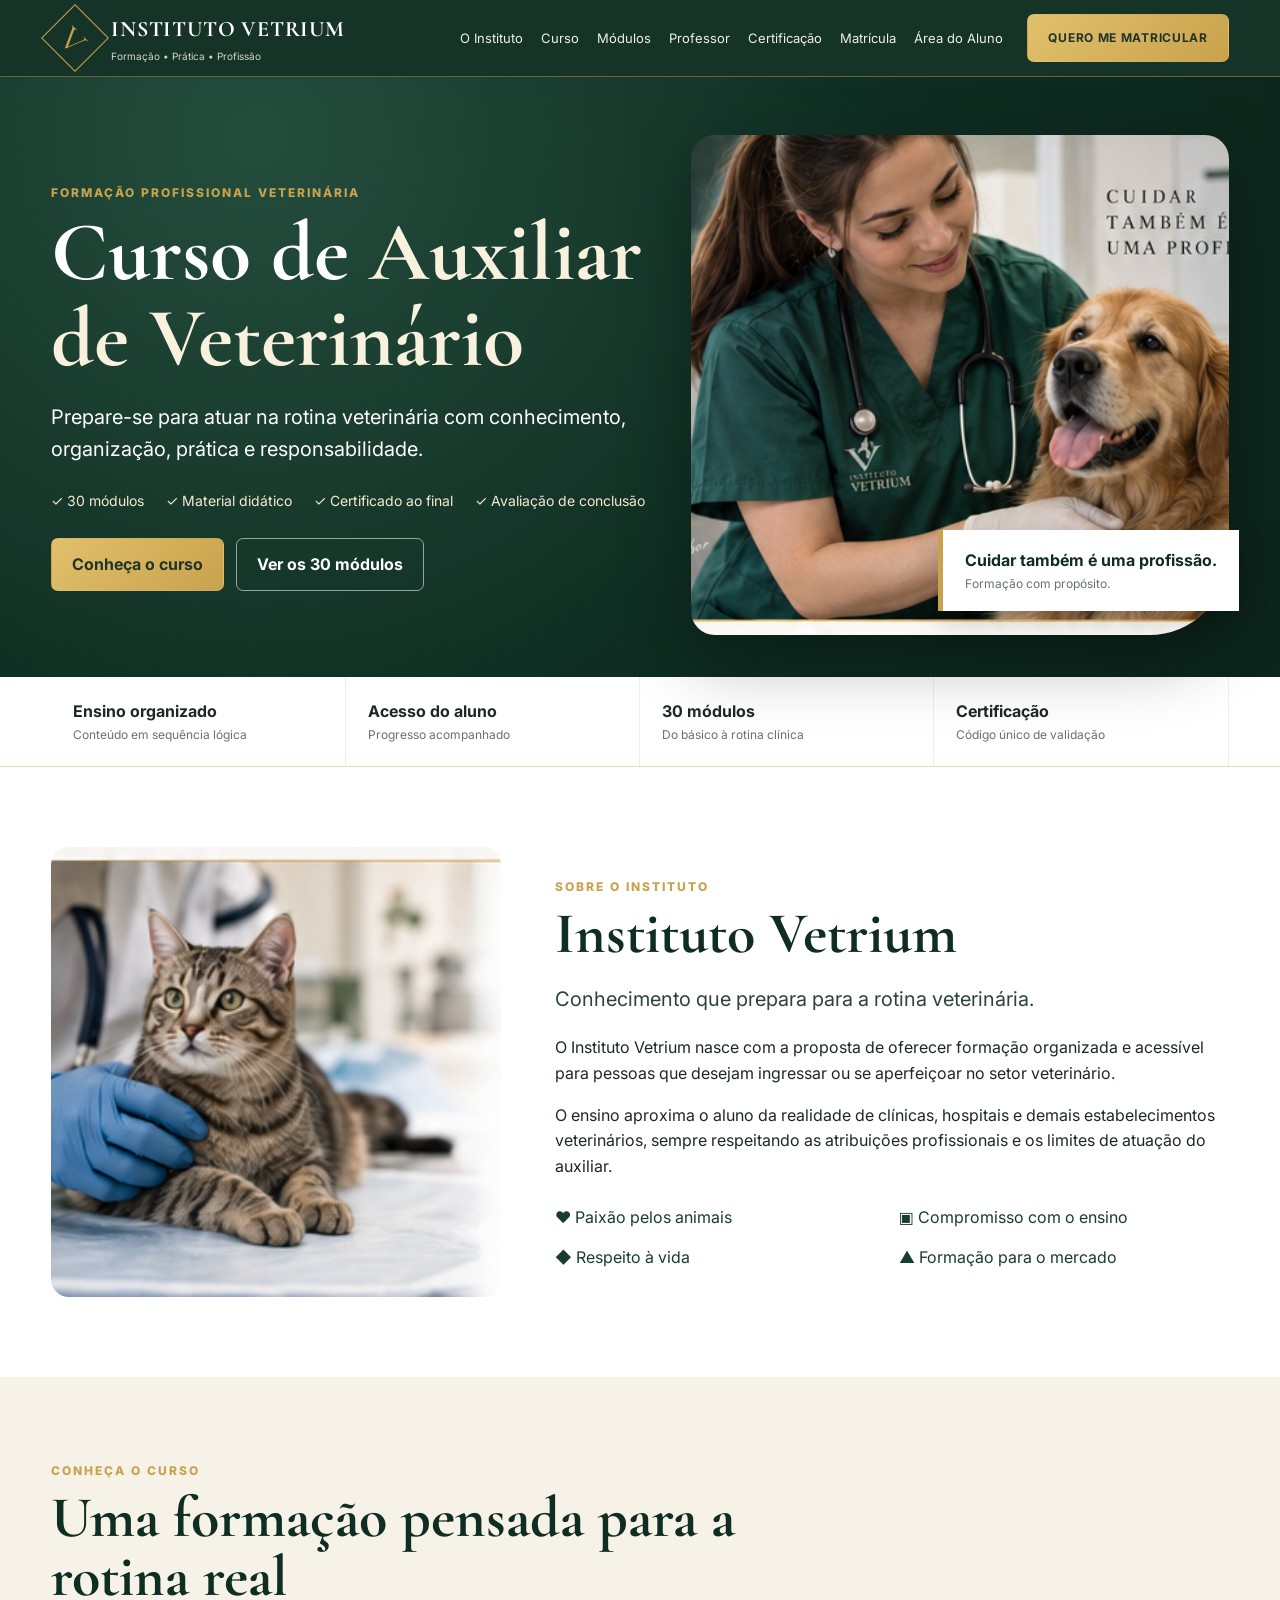
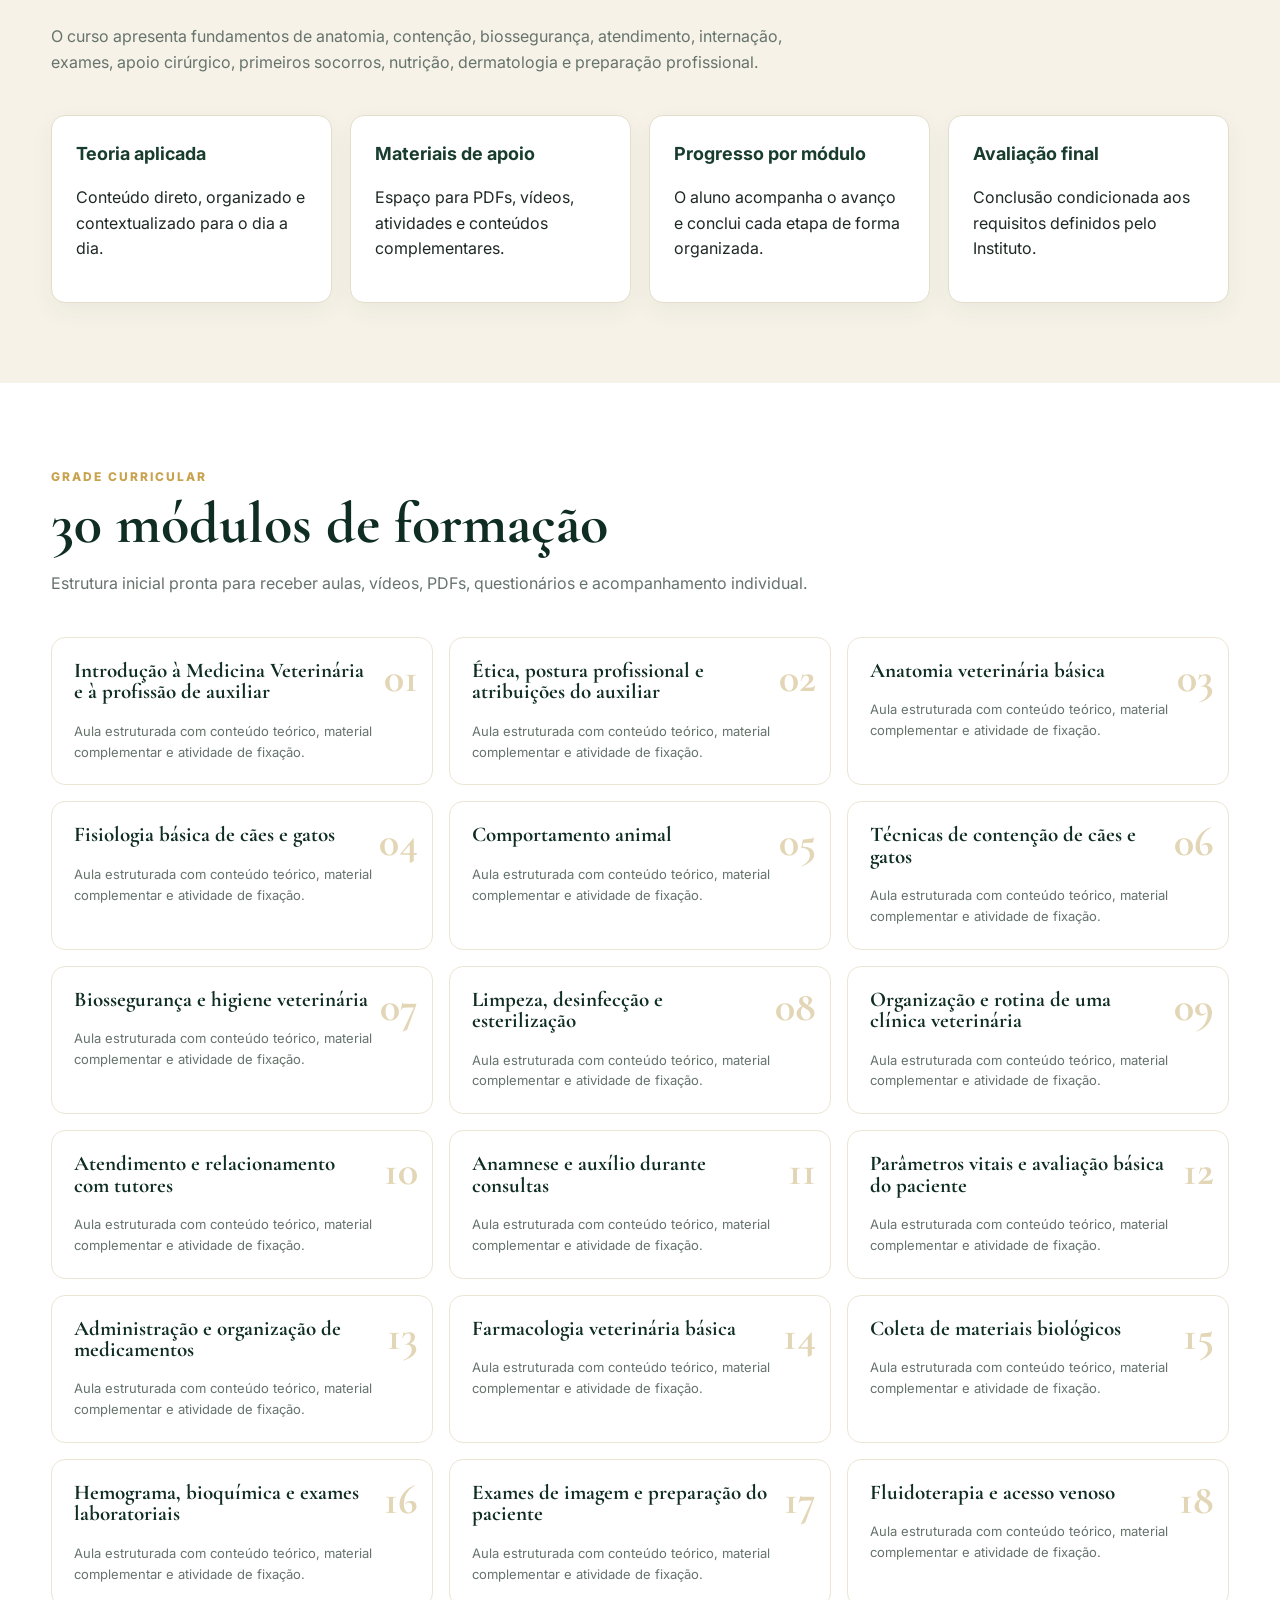
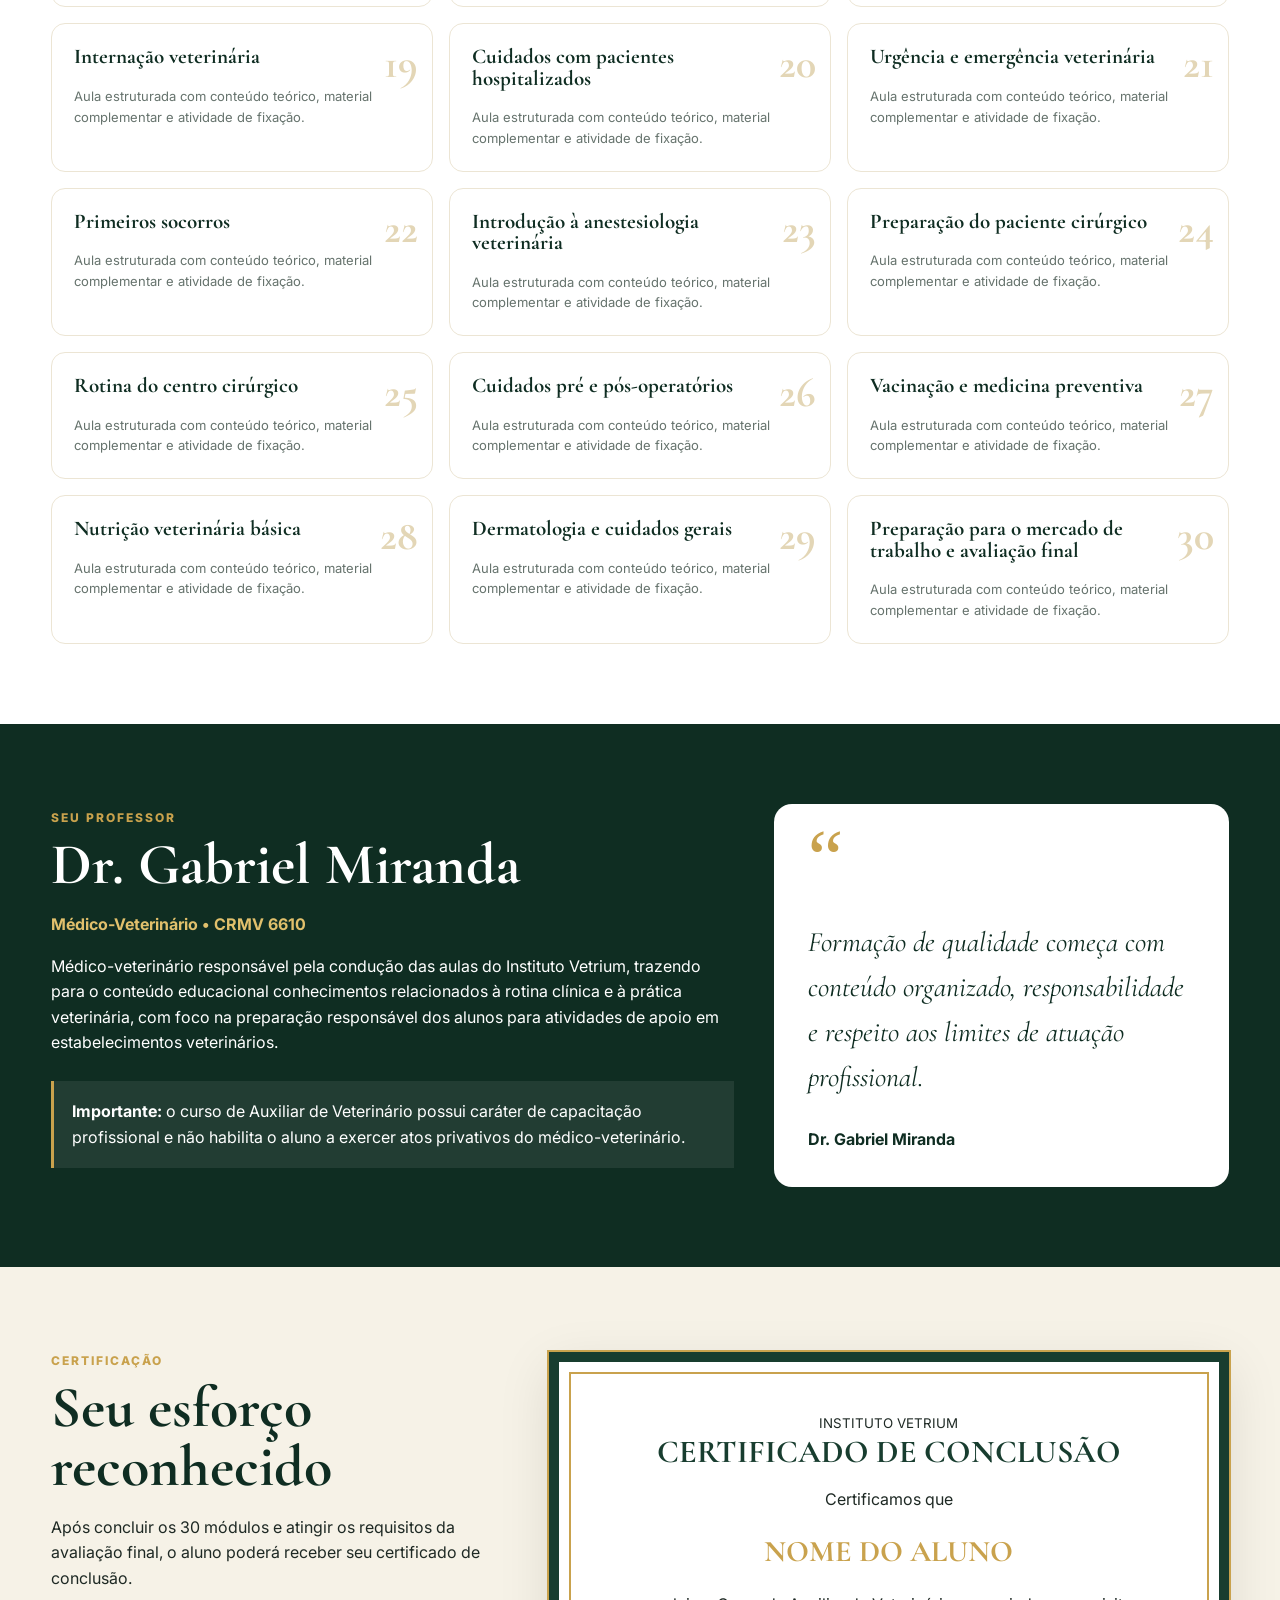
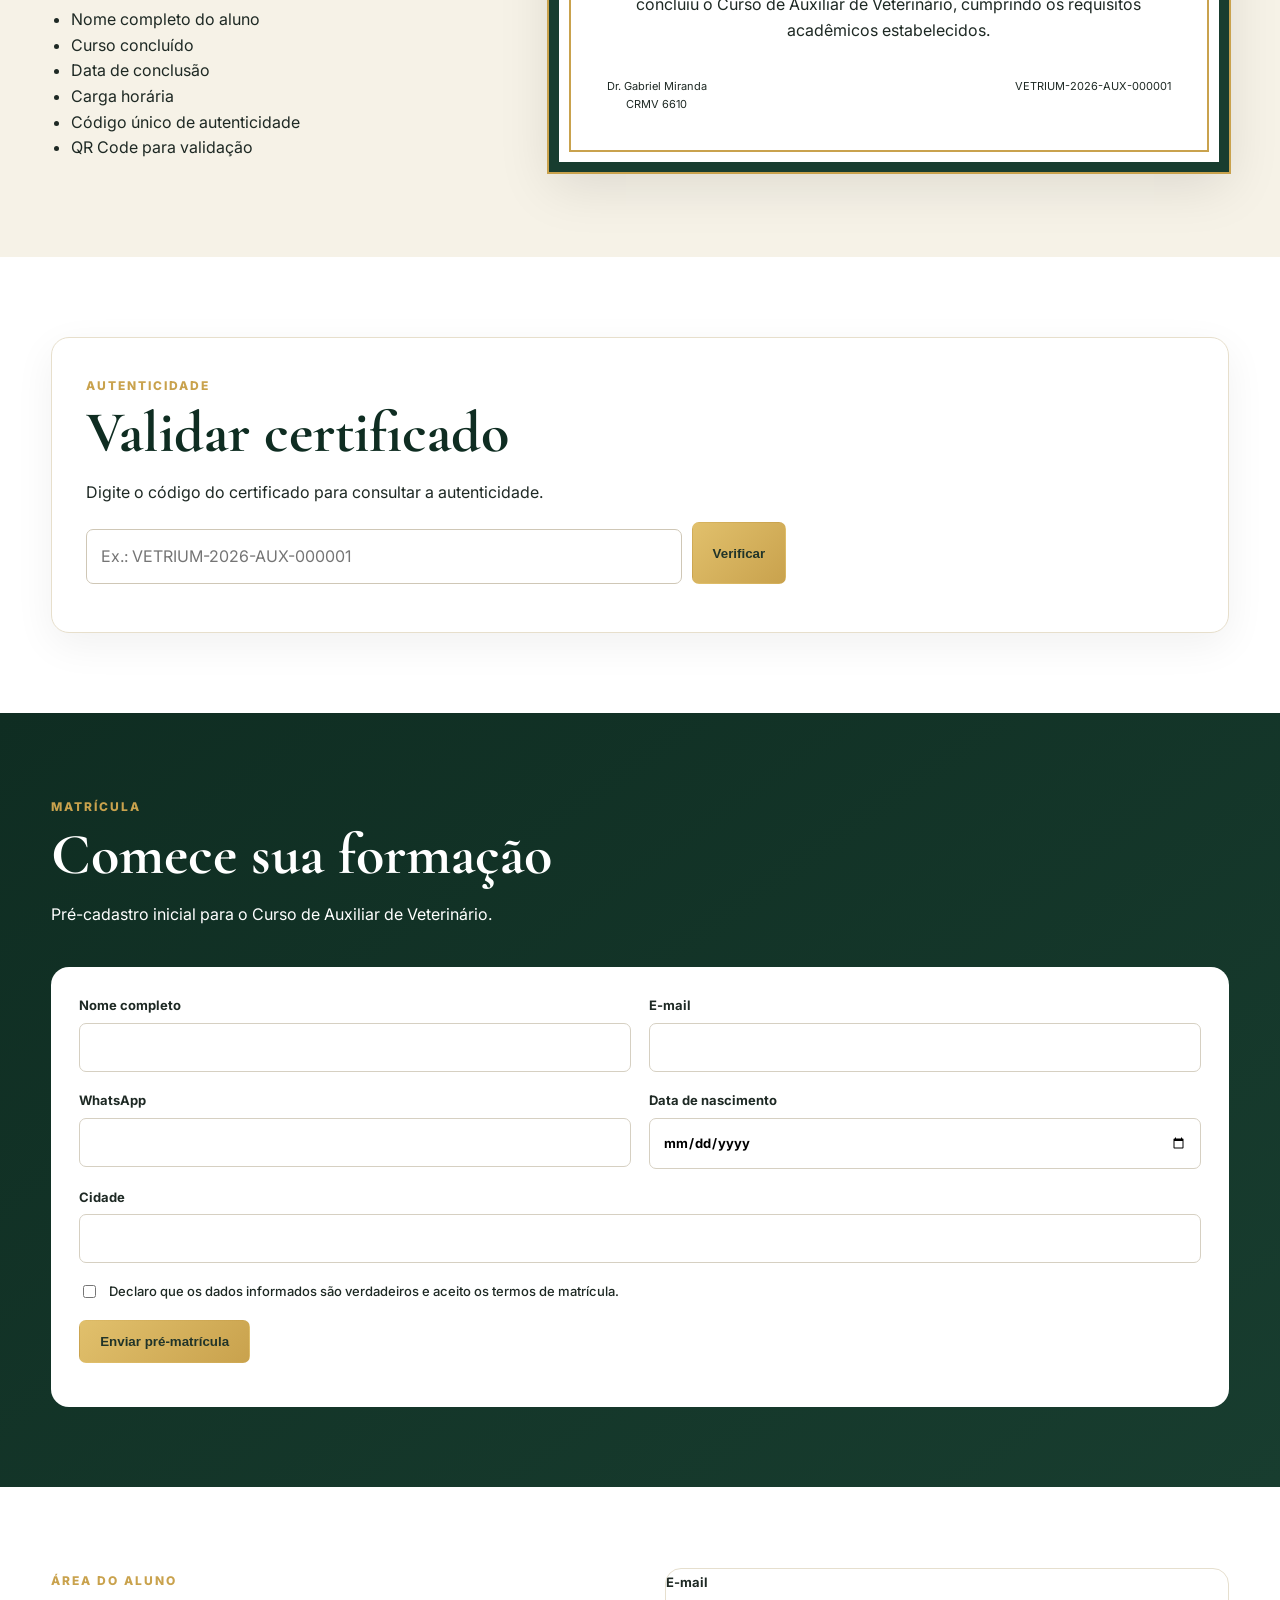
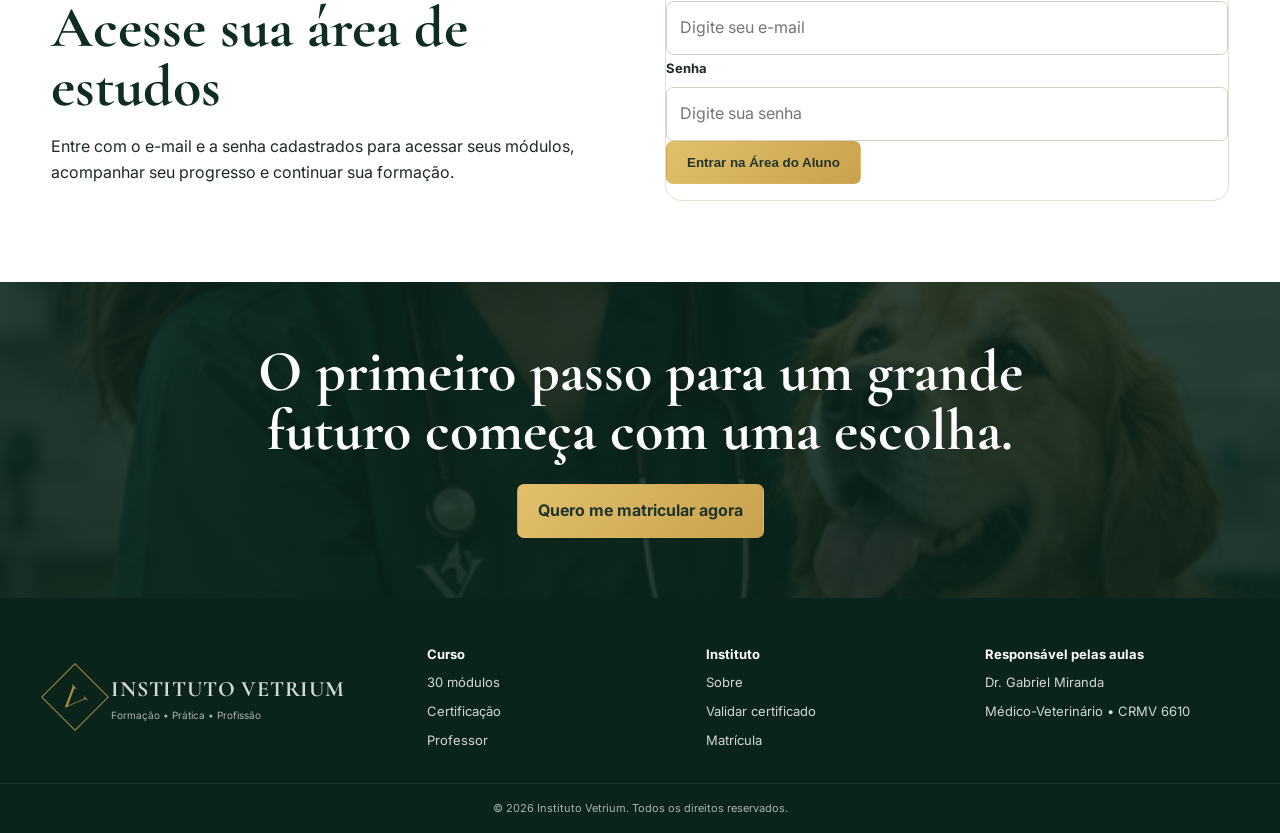
==== aluno.html @ 06b2eeee "Update aluno.html" ====
<!DOCTYPE html>
<html lang="pt-BR">
<head>
  <meta charset="UTF-8">
  <meta name="viewport" content="width=device-width, initial-scale=1.0">
  <title>Área do Aluno | Instituto Vetrium</title>

  <link rel="stylesheet" href="styles.css">

  <style>
    body {
      background: #f6f4ee;
    }

    .student-page {
      min-height: 100vh;
      padding: 40px 20px;
    }

    .student-container {
      max-width: 1100px;
      margin: 0 auto;
    }

    .student-top {
      display: flex;
      justify-content: space-between;
      align-items: center;
      gap: 20px;
      margin-bottom: 30px;
      flex-wrap: wrap;
    }

    .student-top h1 {
      margin: 0;
      color: #183d2f;
    }

    .student-email {
      color: #666;
      margin-top: 8px;
    }

    .logout-btn {
      border: none;
      background: #183d2f;
      color: #fff;
      padding: 12px 18px;
      border-radius: 8px;
      cursor: pointer;
      font-weight: 600;
    }

    .progress-card {
      background: #fff;
      border-radius: 16px;
      padding: 24px;
      margin-bottom: 30px;
      box-shadow: 0 10px 30px rgba(0,0,0,0.06);
    }

    .progress-bar {
      width: 100%;
      height: 14px;
      background: #e6e0d3;
      border-radius: 999px;
      overflow: hidden;
      margin-top: 12px;
    }

    .progress-fill {
      width: 0%;
      height: 100%;
      background: #d5aa43;
      transition: width 0.3s ease;
    }

    .modules-grid {
      display: grid;
      grid-template-columns: repeat(auto-fit, minmax(240px, 1fr));
      gap: 18px;
    }

    .module-card {
      background: #fff;
      border-radius: 14px;
      padding: 20px;
      box-shadow: 0 8px 24px rgba(0,0,0,0.05);
      border: 1px solid #e8e1d3;
    }

    .module-number {
      font-size: 13px;
      color: #9a7a2f;
      font-weight: 700;
      margin-bottom: 8px;
      text-transform: uppercase;
    }

    .module-card h3 {
      margin: 0 0 10px;
      color: #183d2f;
      font-size: 18px;
    }

    .module-status {
      font-size: 14px;
      color: #777;
      margin-bottom: 14px;
    }

    .module-btn {
      width: 100%;
      border: none;
      padding: 10px 14px;
      border-radius: 8px;
      background: #d5aa43;
      color: #183d2f;
      font-weight: 700;
      cursor: pointer;
    }

    .module-btn.completed {
      background: #183d2f;
      color: white;
    }

    .certificate-box {
      margin-top: 35px;
      background: #183d2f;
      color: white;
      padding: 28px;
      border-radius: 16px;
      text-align: center;
    }

    .certificate-box h2 {
      margin-top: 0;
    }

    .certificate-box button {
      border: none;
      background: #d5aa43;
      color: #183d2f;
      padding: 12px 20px;
      border-radius: 8px;
      font-weight: 700;
      cursor: pointer;
    }
  </style>
</head>

<body>

  <main class="student-page">
    <div class="student-container">

      <div class="student-top">
        <div>
          <p class="eyebrow">INSTITUTO VETRIUM</p>
          <h1>Área do Aluno</h1>
          <p class="student-email" id="studentEmail">
            Carregando aluno...
          </p>
        </div>

        <button class="logout-btn" id="logoutBtn">
          Sair
        </button>
      </div>

      <section class="progress-card">
        <h2>Seu progresso</h2>
        <p id="progressText">0 de 30 módulos concluídos</p>

        <div class="progress-bar">
          <div class="progress-fill" id="progressFill"></div>
        </div>
      </section>

      <section>
        <p class="eyebrow">CURSO DE AUXILIAR DE VETERINÁRIO</p>
        <h2>Seus 30 módulos</h2>

        <div class="modules-grid" id="modulesGrid"></div>
      </section>

      <section class="certificate-box">
        <h2>Certificado de conclusão</h2>
        <p>
          O certificado será liberado quando os 30 módulos forem concluídos.
        </p>

        <button id="certificateBtn" disabled>
          Certificado bloqueado
        </button>
      </section>

    </div>
  </main>

  <script>
    const accessToken = localStorage.getItem('vetrium_access_token');
    const studentEmail = localStorage.getItem('vetrium_user_email');

    if (!accessToken) {
      window.location.href = 'index.html#aluno';
    }

    document.getElementById('studentEmail').textContent =
      studentEmail || 'Aluno Instituto Vetrium';

    const modules = [
      'Introdução à Medicina Veterinária',
      'Ética e postura profissional',
      'Rotina de uma clínica veterinária',
      'Organização e higienização',
      'Contenção de cães e gatos',
      'Anatomia básica dos animais',
      'Fisiologia básica',
      'Sinais vitais',
      'Triagem veterinária',
      'Prontuário e ficha clínica',
      'Farmacologia básica',
      'Vias de administração',
      'Cálculo e preparo de medicações',
      'Coleta de sangue',
      'Exames laboratoriais',
      'Curativos e feridas',
      'Primeiros socorros',
      'Emergência veterinária',
      'Internação veterinária',
      'Fluidoterapia',
      'Nutrição de cães e gatos',
      'Vacinação e prevenção',
      'Doenças infectocontagiosas',
      'Parasitologia básica',
      'Dermatologia veterinária',
      'Cuidados com pacientes cirúrgicos',
      'Centro cirúrgico',
      'Anestesia veterinária',
      'Atendimento ao tutor',
      'Avaliação final do curso'
    ];

    let completedModules =
      JSON.parse(localStorage.getItem('vetrium_completed_modules')) || [];

    const modulesGrid = document.getElementById('modulesGrid');
    const progressText = document.getElementById('progressText');
    const progressFill = document.getElementById('progressFill');
    const certificateBtn = document.getElementById('certificateBtn');

    function renderModules() {
      modulesGrid.innerHTML = '';

      modules.forEach((moduleName, index) => {
        const moduleNumber = index + 1;
        const completed = completedModules.includes(moduleNumber);

        const card = document.createElement('div');
        card.className = 'module-card';

        card.innerHTML = `
          <div class="module-number">
            Módulo ${String(moduleNumber).padStart(2, '0')}
          </div>

          <h3>${moduleName}</h3>

          <p class="module-status">
            ${completed ? '✅ Módulo concluído' : '⏳ Aguardando conclusão'}
          </p>

          <button
            class="module-btn ${completed ? 'completed' : ''}"
onclick="window.location.href='aula.html?modulo=${moduleNumber}'"          >
            ${completed ? 'Concluído' : 'Marcar como concluído'}
          </button>
        `;

        modulesGrid.appendChild(card);
      });

      updateProgress();
    }

    function toggleModule(moduleNumber) {
      if (completedModules.includes(moduleNumber)) {
        completedModules = completedModules.filter(
          number => number !== moduleNumber
        );
      } else {
        completedModules.push(moduleNumber);
      }

      localStorage.setItem(
        'vetrium_completed_modules',
        JSON.stringify(completedModules)
      );

      renderModules();
    }

    function updateProgress() {
      const total = modules.length;
      const completed = completedModules.length;
      const percentage = (completed / total) * 100;

      progressText.textContent =
        `${completed} de ${total} módulos concluídos`;

      progressFill.style.width = `${percentage}%`;

      if (completed === total) {
        certificateBtn.disabled = false;
        certificateBtn.textContent = 'Certificado disponível';
      } else {
        certificateBtn.disabled = true;
        certificateBtn.textContent = 'Certificado bloqueado';
      }
    }

    document.getElementById('logoutBtn').addEventListener('click', function() {
      localStorage.removeItem('vetrium_access_token');
      localStorage.removeItem('vetrium_refresh_token');
      localStorage.removeItem('vetrium_user_id');
      localStorage.removeItem('vetrium_user_email');

      window.location.href = 'index.html';
    });

    renderModules();
  </script>

</body>
</html>
---- styles.css ----
:root{
  --moss:#183d2f; --moss2:#0f2d22; --gold:#c9a24d; --gold2:#e1c06c;
  --cream:#f6f2e7; --white:#fff; --ink:#1e2924; --muted:#66736d;
}
*{box-sizing:border-box} html{scroll-behavior:smooth}
body{margin:0;font-family:Inter,system-ui,sans-serif;color:var(--ink);background:#fff;line-height:1.6}
img{max-width:100%;display:block} a{text-decoration:none;color:inherit}
.container{width:min(1180px,92%);margin:auto}
.topbar{position:sticky;top:0;z-index:100;background:rgba(15,45,34,.97);border-bottom:1px solid rgba(201,162,77,.45);color:#fff}
.nav-wrap{min-height:76px;display:flex;align-items:center;gap:24px}
.brand{display:flex;align-items:center;gap:12px;min-width:max-content}
.brand-mark{width:48px;height:48px;border:1px solid var(--gold);display:grid;place-items:center;font-family:"Cormorant Garamond";font-size:34px;color:var(--gold);transform:rotate(45deg)}
.brand-mark::first-letter{transform:rotate(-45deg)}
.brand strong{font-family:"Cormorant Garamond";font-size:22px;letter-spacing:.8px}
.brand small{display:block;font-size:10px;opacity:.8}
.nav{display:flex;gap:18px;align-items:center;margin-left:auto}
.nav a{font-size:13px;opacity:.92}.nav a:hover{color:var(--gold2)}
.btn{display:inline-flex;align-items:center;justify-content:center;padding:13px 20px;border-radius:7px;font-weight:700;border:1px solid transparent;cursor:pointer}
.btn-gold{background:linear-gradient(135deg,var(--gold2),var(--gold));color:#213429}
.btn-outline{border-color:rgba(255,255,255,.55);color:#fff}
.desktop-cta{font-size:12px;text-transform:uppercase;letter-spacing:.7px}
.menu-toggle{display:none;background:none;border:0;color:white;font-size:26px}
.hero{background:radial-gradient(circle at 20% 10%,#244d3d 0,var(--moss2) 55%,#0c241b 100%);color:white;padding:58px 0 42px}
.hero-grid{display:grid;grid-template-columns:1.05fr .95fr;gap:46px;align-items:center}
.eyebrow{display:inline-block;color:var(--gold);font-size:12px;font-weight:800;letter-spacing:2px;margin-bottom:8px}
h1,h2,h3{font-family:"Cormorant Garamond",serif;line-height:1.02;margin:0 0 18px}
h1{font-size:clamp(48px,7vw,84px);font-weight:700} h1 span{color:#f8f1dd}
h2{font-size:clamp(36px,5vw,58px);color:var(--moss2)}
h3{font-size:25px}
.lead{font-size:20px;max-width:720px}.lead.dark{color:#2d4539}
.hero-points{display:flex;flex-wrap:wrap;gap:12px 22px;margin:25px 0;color:#f7ead0;font-size:14px}
.actions{display:flex;gap:12px;flex-wrap:wrap}
.hero-visual{position:relative}.hero-visual img{width:100%;height:500px;object-fit:cover;border-radius:24px 24px 80px 24px;box-shadow:0 25px 70px rgba(0,0,0,.32)}
.hero-badge{position:absolute;right:-10px;bottom:24px;background:#fff;color:var(--moss2);padding:18px 22px;border-left:5px solid var(--gold);box-shadow:0 10px 30px rgba(0,0,0,.18)}
.hero-badge span{display:block;font-size:12px;color:var(--muted)}
.benefits{border-bottom:1px solid #eadbb7;background:white}
.benefit-grid{display:grid;grid-template-columns:repeat(4,1fr)}
.benefit-grid div{padding:22px;border-right:1px solid #eee}.benefit-grid strong,.benefit-grid span{display:block}.benefit-grid span{font-size:12px;color:var(--muted)}
.section{padding:80px 0}.alt{background:var(--cream)}
.split{display:grid;grid-template-columns:.8fr 1.2fr;gap:54px;align-items:center}
.rounded-photo{border-radius:18px;width:100%;height:450px;object-fit:cover}
.value-list{display:grid;grid-template-columns:1fr 1fr;gap:14px;margin-top:26px;color:var(--moss)}
.section-heading{max-width:760px;margin-bottom:40px}.section-heading p{color:var(--muted)}
.course-grid{display:grid;grid-template-columns:repeat(4,1fr);gap:18px}
.feature-card{background:#fff;border:1px solid #e4ddcb;border-radius:14px;padding:24px;box-shadow:0 8px 25px rgba(28,55,43,.05)}
.feature-card strong{color:var(--moss);font-size:18px}
.modules-grid{display:grid;grid-template-columns:repeat(3,1fr);gap:16px}
.module-card{padding:22px;border:1px solid #ece5d4;border-radius:14px;background:#fff;position:relative;overflow:hidden}
.module-number{font-family:"Cormorant Garamond";font-size:42px;font-weight:700;color:#e3d6b6;position:absolute;right:14px;top:6px}
.module-card h3{font-size:21px;padding-right:40px;color:var(--moss2)}
.module-card p{font-size:13px;color:var(--muted);margin:0}
.professor{background:var(--moss2);color:white}
.professor h2{color:white}.credential{color:var(--gold2);font-weight:700}
.professor-grid{display:grid;grid-template-columns:1.2fr .8fr;gap:40px}
.notice{margin-top:25px;padding:18px;background:rgba(255,255,255,.08);border-left:3px solid var(--gold)}
.quote-card{background:white;color:var(--moss2);border-radius:18px;padding:34px}
.quote-card>span{font-family:serif;font-size:80px;line-height:.5;color:var(--gold)}
.quote-card p{font-family:"Cormorant Garamond";font-size:28px;font-style:italic}
.certificate-grid{display:grid;grid-template-columns:.8fr 1.2fr;gap:44px;align-items:center}
.clean-list{padding-left:20px}
.certificate{background:white;border:10px solid var(--moss);outline:2px solid var(--gold);padding:10px;box-shadow:0 15px 50px rgba(0,0,0,.1)}
.cert-inner{text-align:center;border:2px solid var(--gold);padding:36px}
.cert-inner h3{font-size:32px;color:var(--moss)}.cert-inner>strong{font-family:"Cormorant Garamond";font-size:30px;color:var(--gold)}
.cert-sign{display:flex;justify-content:space-between;gap:20px;margin-top:35px;font-size:11px}
.validation-box{background:#fff;border:1px solid #e7dfcc;border-radius:18px;padding:34px;box-shadow:0 12px 40px rgba(0,0,0,.06)}
.inline-form{display:flex;gap:10px;max-width:700px}.inline-form input{flex:1;padding:14px;border:1px solid #cfc7b6;border-radius:7px}
.result{margin-top:14px;font-weight:700}
.enrollment{background:linear-gradient(145deg,var(--moss2),var(--moss));color:white}
.section-heading.light h2,.section-heading.light p{color:white}
.form-card{background:white;color:var(--ink);padding:28px;border-radius:18px}
.field-grid{display:grid;grid-template-columns:1fr 1fr;gap:18px}
label{font-size:13px;font-weight:700} input{width:100%;padding:13px;margin-top:7px;border:1px solid #d6d0c2;border-radius:7px;font:inherit}
.full{display:block;margin-top:18px}.consent{display:flex;align-items:flex-start;gap:10px;margin:18px 0;font-weight:500}.consent input{width:auto;margin-top:4px}
.form-message{font-weight:700}
.student-grid{display:grid;grid-template-columns:1fr 1fr;gap:50px;align-items:center}
.progress-wrap{margin-top:30px}.progress-head{display:flex;justify-content:space-between}
.progress-bar{height:12px;background:#eee;border-radius:999px;overflow:hidden;margin-top:8px}.progress-bar span{display:block;height:100%;background:var(--gold)}
.student-panel{border:1px solid #e6dfce;border-radius:16px;overflow:hidden}
.student-item{display:flex;justify-content:space-between;padding:18px 20px;border-bottom:1px solid #eee}.student-item:last-child{border-bottom:0}
.student-item.complete{background:#f2f7f4}.student-item.active{background:#fff8e5}.student-item.locked{color:#999}
.final-cta{padding:60px 0;background:linear-gradient(rgba(10,36,26,.83),rgba(10,36,26,.88)),url("assets/hero-vetrium.png") center/cover;color:white;text-align:center}
.final-cta h2{color:white;max-width:800px;margin:0 auto 24px}
footer{background:#0b241b;color:white;padding:46px 0 16px}
.footer-grid{display:grid;grid-template-columns:1.4fr repeat(3,1fr);gap:35px}
.footer-grid>div:not(.brand){display:flex;flex-direction:column;gap:8px;font-size:13px}
.footer-grid a,.footer-grid span{opacity:.82}.copyright{text-align:center;border-top:1px solid rgba(255,255,255,.12);margin-top:32px;padding-top:16px;font-size:11px;opacity:.65}
@media(max-width:980px){
 .nav,.desktop-cta{display:none}.menu-toggle{display:block;margin-left:auto}
 .nav.open{display:flex;position:absolute;top:76px;left:0;right:0;background:var(--moss2);padding:20px;flex-direction:column;align-items:flex-start}
 .hero-grid,.split,.professor-grid,.certificate-grid,.student-grid{grid-template-columns:1fr}
 .benefit-grid,.course-grid{grid-template-columns:1fr 1fr}.modules-grid{grid-template-columns:1fr 1fr}
 .hero-visual img{height:390px}.footer-grid{grid-template-columns:1fr 1fr}
}
@media(max-width:640px){
 .section{padding:58px 0}.benefit-grid,.course-grid,.modules-grid,.field-grid,.footer-grid{grid-template-columns:1fr}
 .hero{padding-top:38px}.hero-visual img{height:320px}.inline-form{flex-direction:column}
 .brand strong{font-size:18px}.brand-mark{width:40px;height:40px}
}
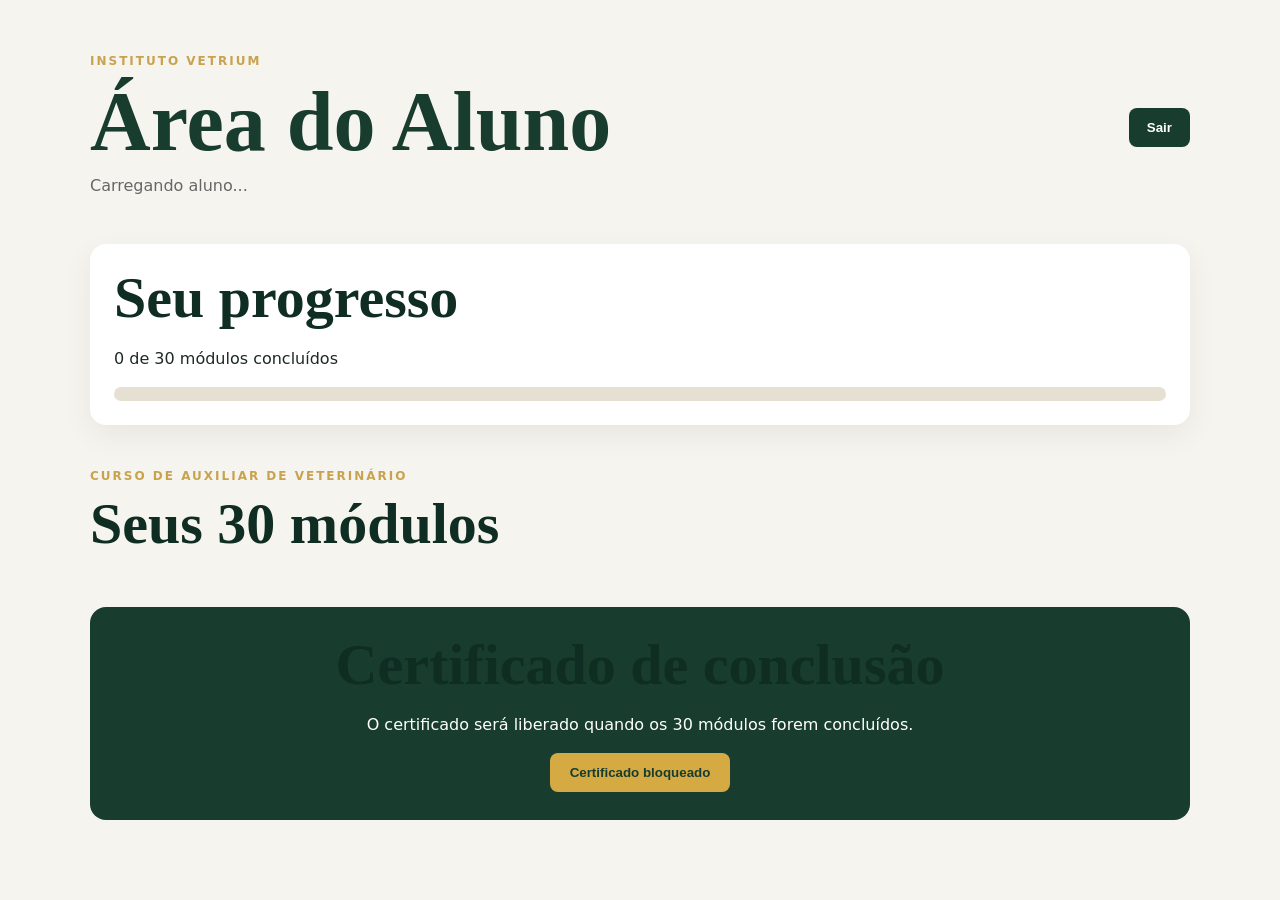
==== commit b4d1ea67: "Update aluno.html" ====
--- a/aluno.html
+++ b/aluno.html
@@ -243,10 +243,38 @@
       'Avaliação final do curso'
     ];
 
-    let completedModules =
-      JSON.parse(localStorage.getItem('vetrium_completed_modules')) || [];
+    let completedModules = [];
 
     const modulesGrid = document.getElementById('modulesGrid');
+    const SUPABASE_URL = 'https://dsmrdpwccbmezzpgwcef.supabase.co';
+const SUPABASE_KEY = 'sb_publishable_NprxXQvjDX-AEy64Q97hwg_AOL0ZOR4';
+
+async function loadProgress() {
+  try {
+    const response = await fetch(
+      `${SUPABASE_URL}/rest/v1/progress?select=module_id&completed=eq.true`,
+      {
+        headers: {
+          'apikey': SUPABASE_KEY,
+          'Authorization': `Bearer ${accessToken}`
+        }
+      }
+    );
+
+    if (!response.ok) {
+      throw new Error('Não foi possível carregar o progresso.');
+    }
+
+    const data = await response.json();
+
+completedModules = data.map(item => item.module_id);
+    renderModules();
+
+ } catch (error) {
+  console.error(error);
+  completedModules = [];
+  renderModules();
+}
     const progressText = document.getElementById('progressText');
     const progressFill = document.getElementById('progressFill');
     const certificateBtn = document.getElementById('certificateBtn');
@@ -269,13 +297,13 @@
           <h3>${moduleName}</h3>
 
           <p class="module-status">
-            ${completed ? '✅ Módulo concluído' : '⏳ Aguardando conclusão'}
+            ${completed ? 'Concluído' : locked ? '🔒 Bloqueado' : 'Acessar aula'}
           </p>
 
           <button
             class="module-btn ${completed ? 'completed' : ''}"
-onclick="window.location.href='aula.html?modulo=${moduleNumber}'"          >
-            ${completed ? 'Concluído' : 'Marcar como concluído'}
+onclick="${locked ? "return false;" : `window.location.href='aula.html?modulo=${moduleNumber}'`}"          >
+          ${completed ? 'Concluído' : locked ? '🔒 Bloqueado' : 'Acessar aula'}
           </button>
         `;
 
@@ -305,6 +333,8 @@
     function updateProgress() {
       const total = modules.length;
       const completed = completedModules.length;
+      const previousCompleted = moduleNumber === 1 || completedModules.includes(moduleNumber - 1);
+const locked = !previousCompleted;
       const percentage = (completed / total) * 100;
 
       progressText.textContent =
@@ -330,7 +360,7 @@
       window.location.href = 'index.html';
     });
 
-    renderModules();
+loadProgress();
   </script>
 
 </body>
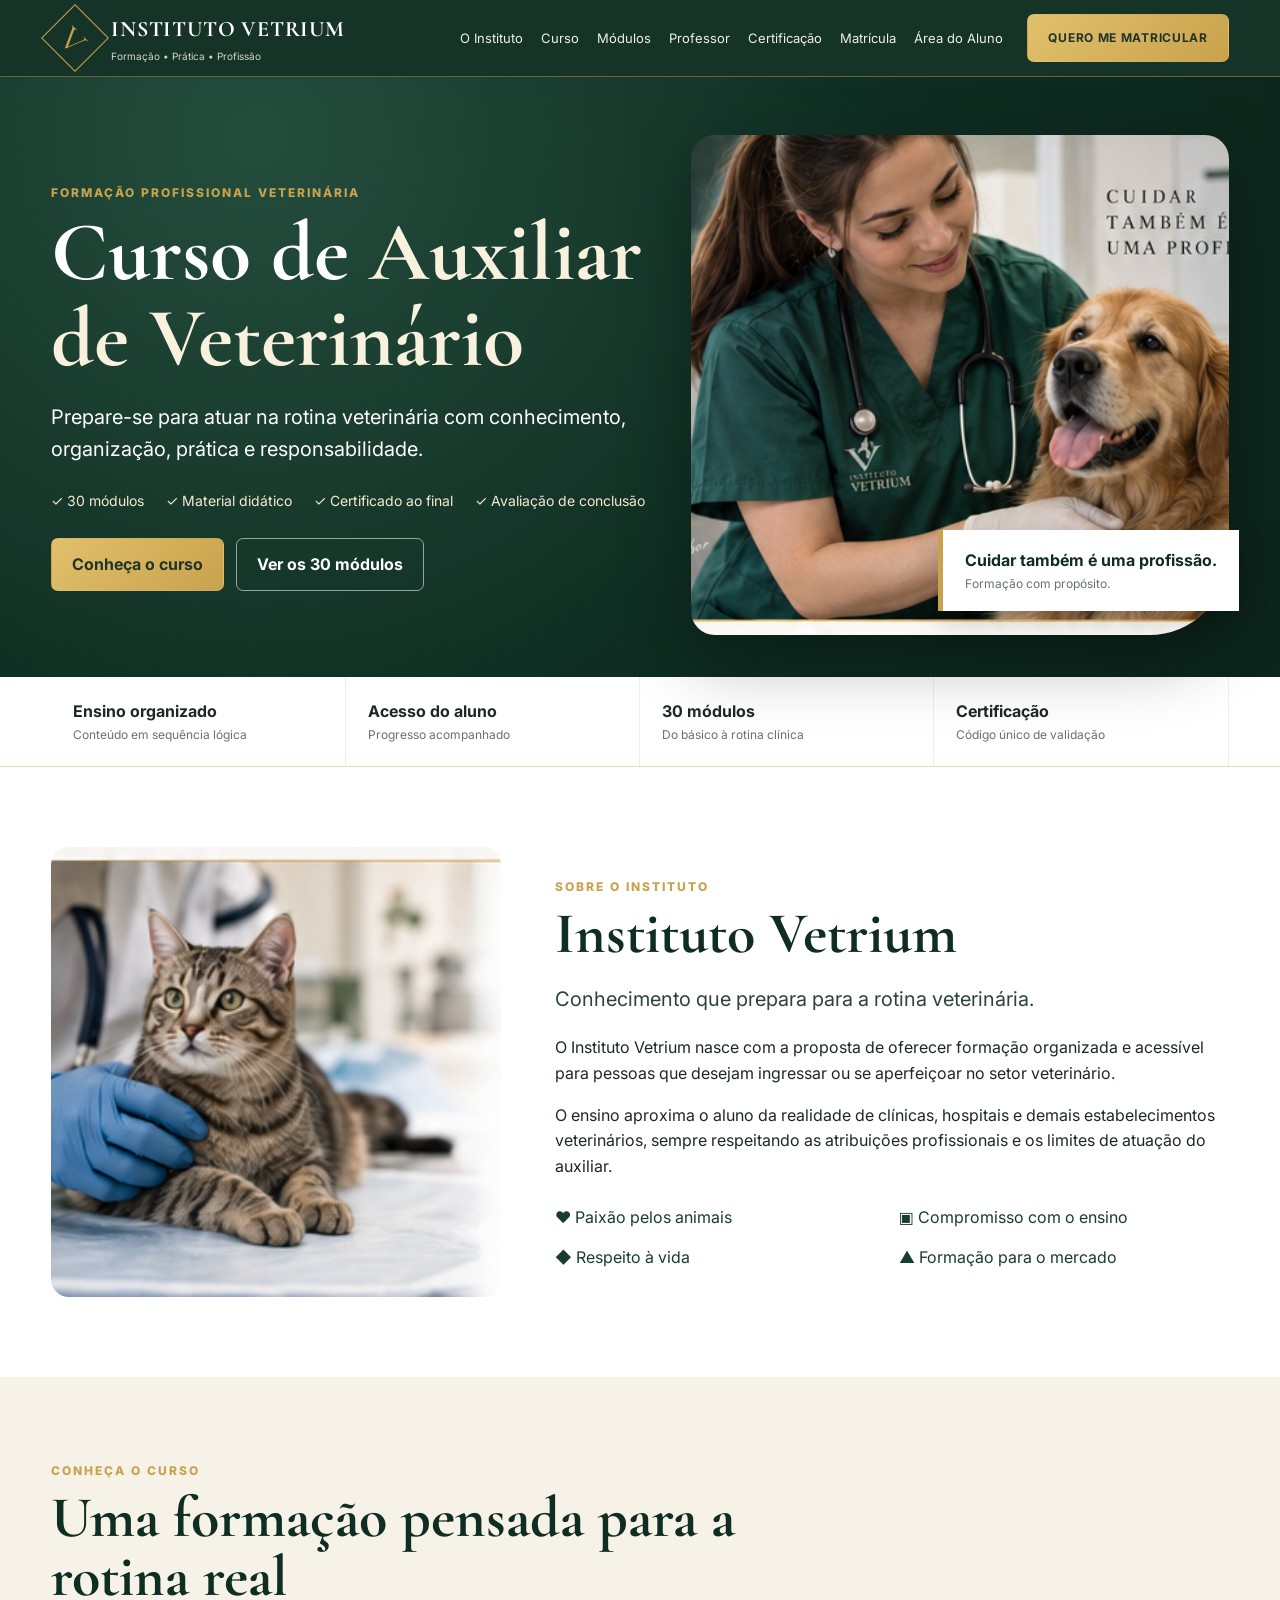
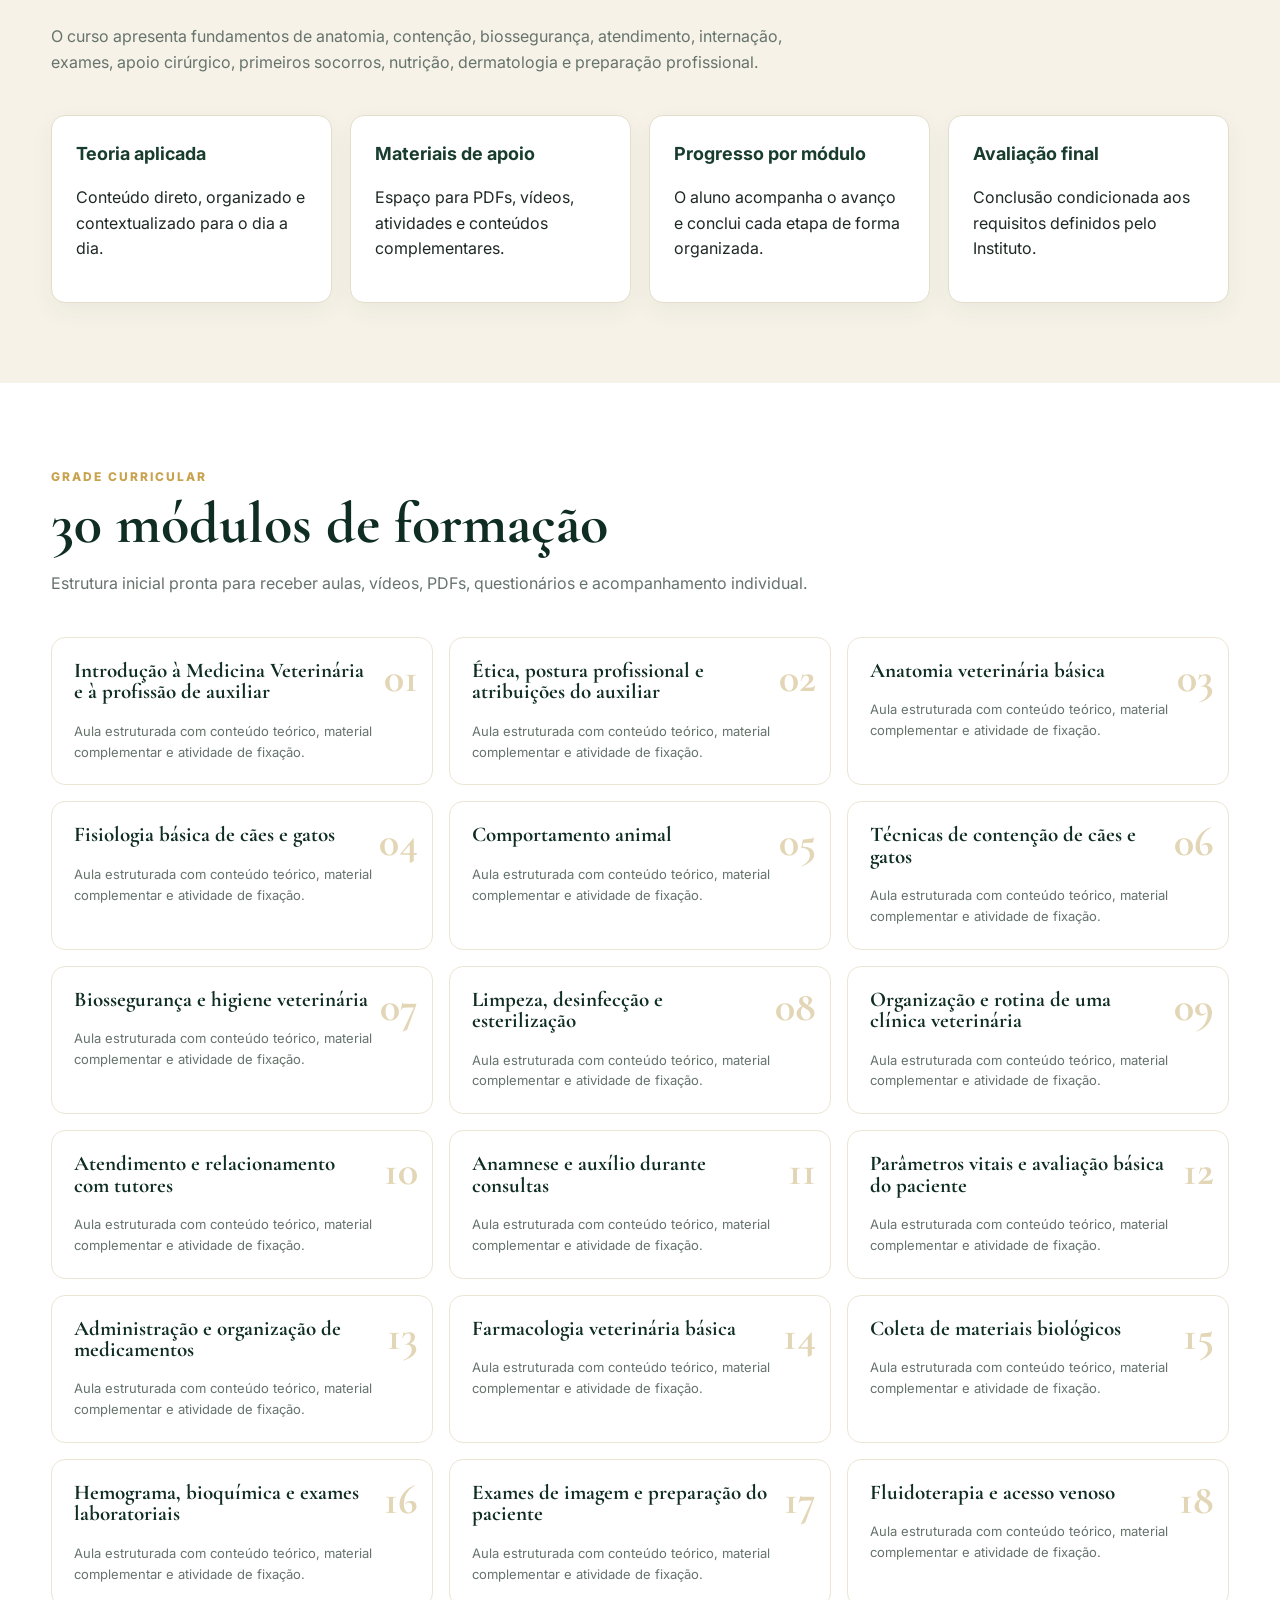
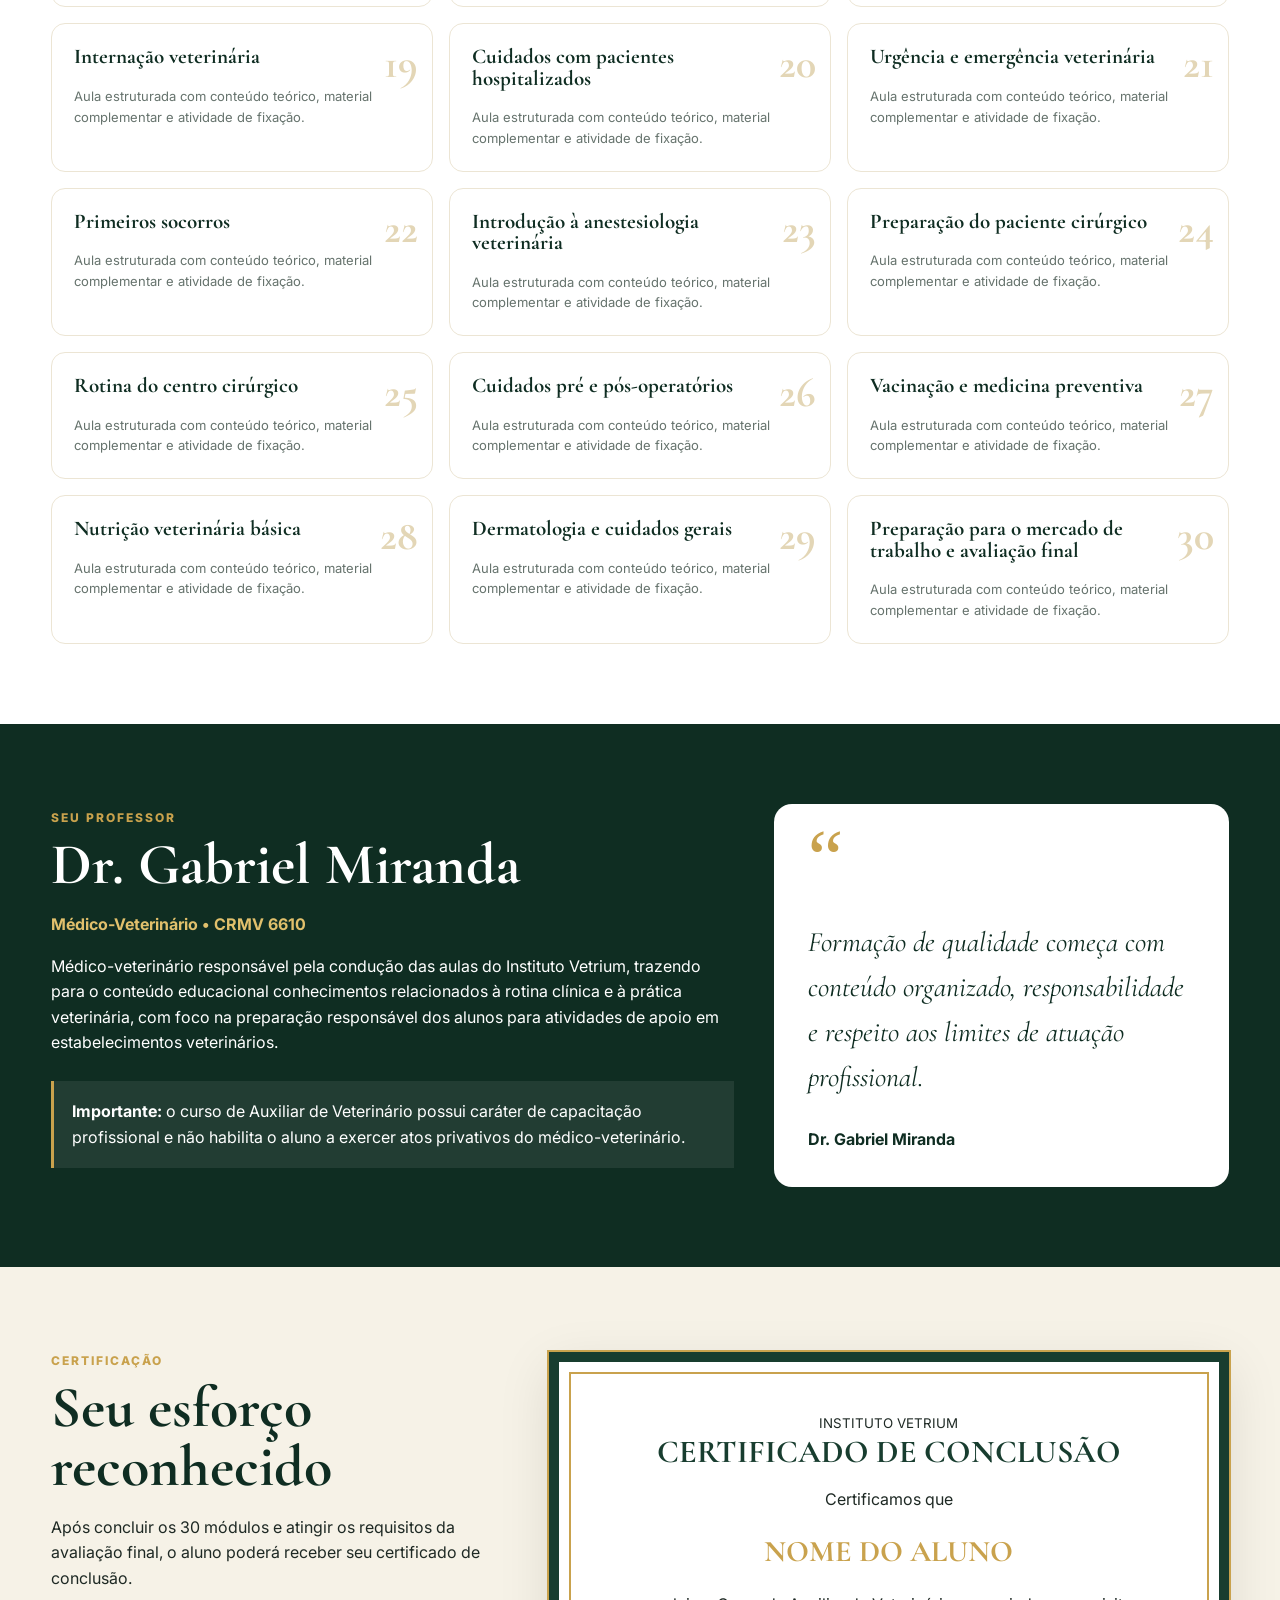
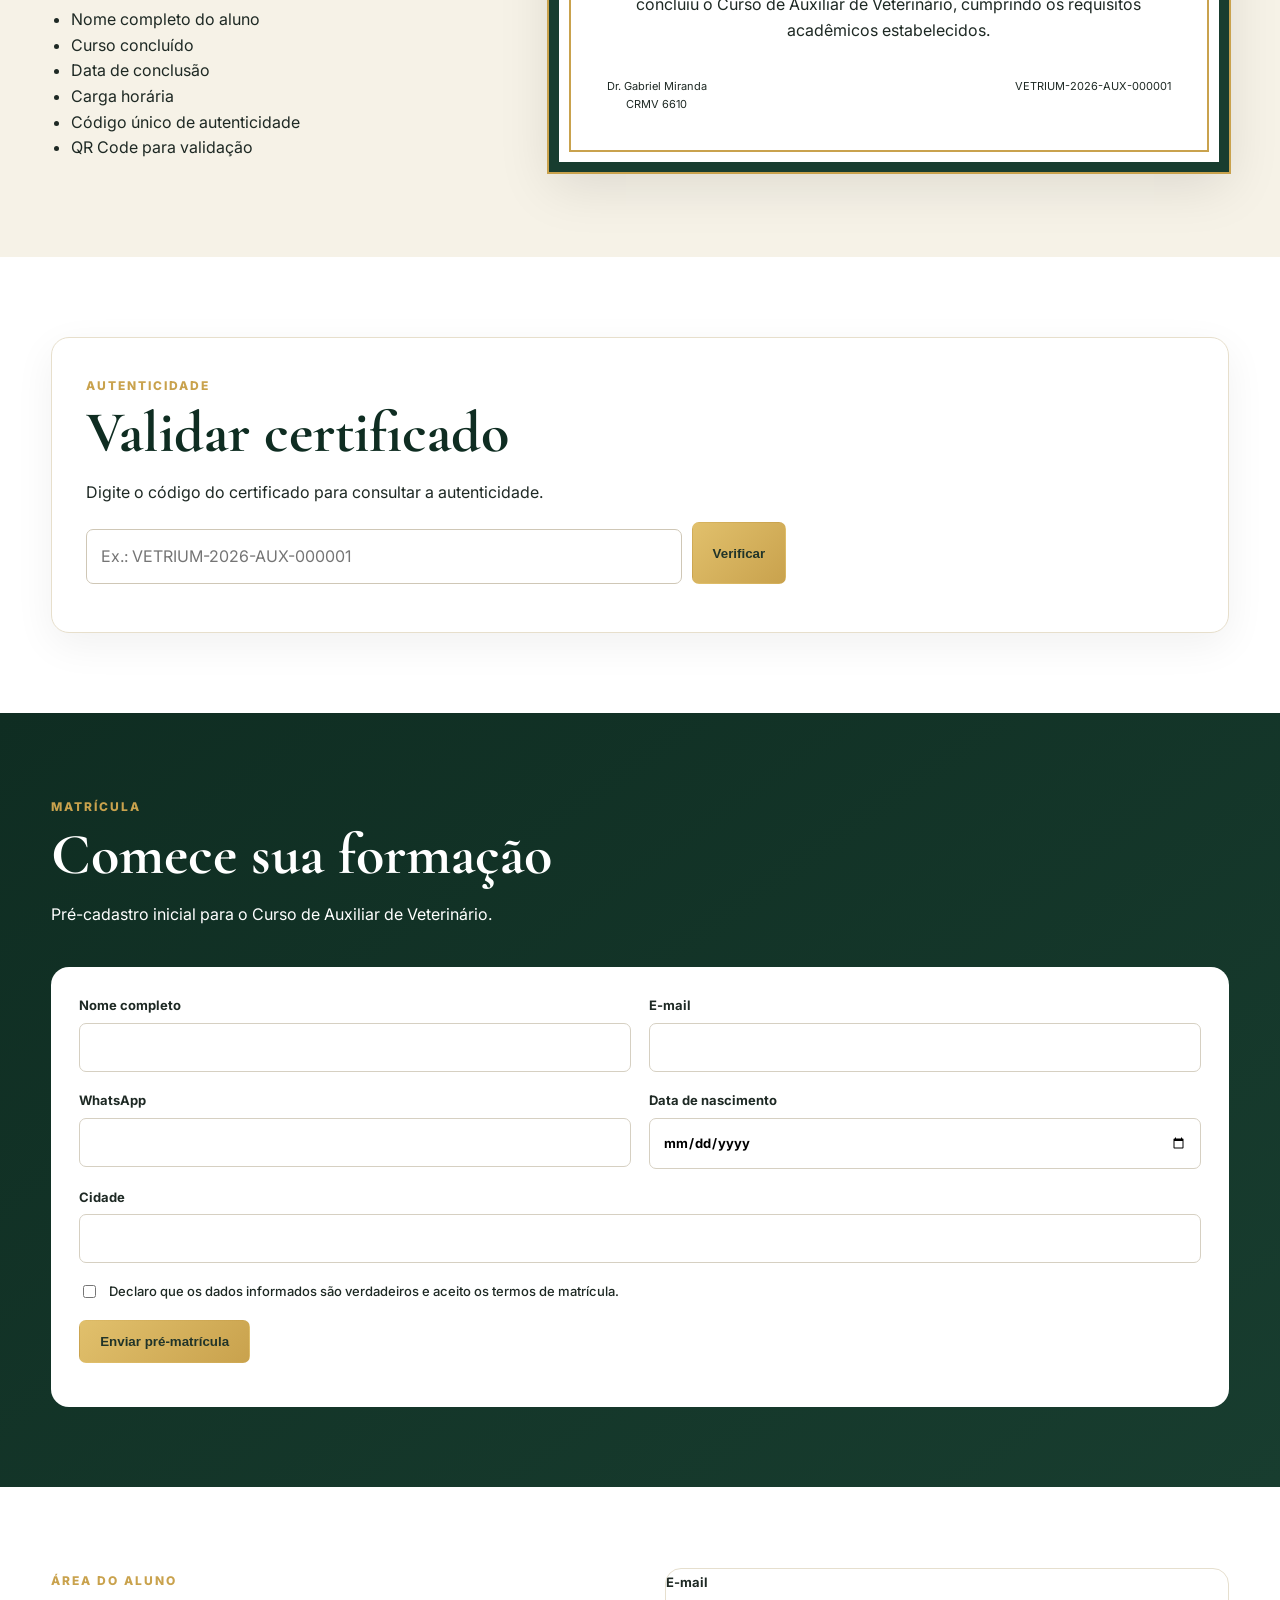
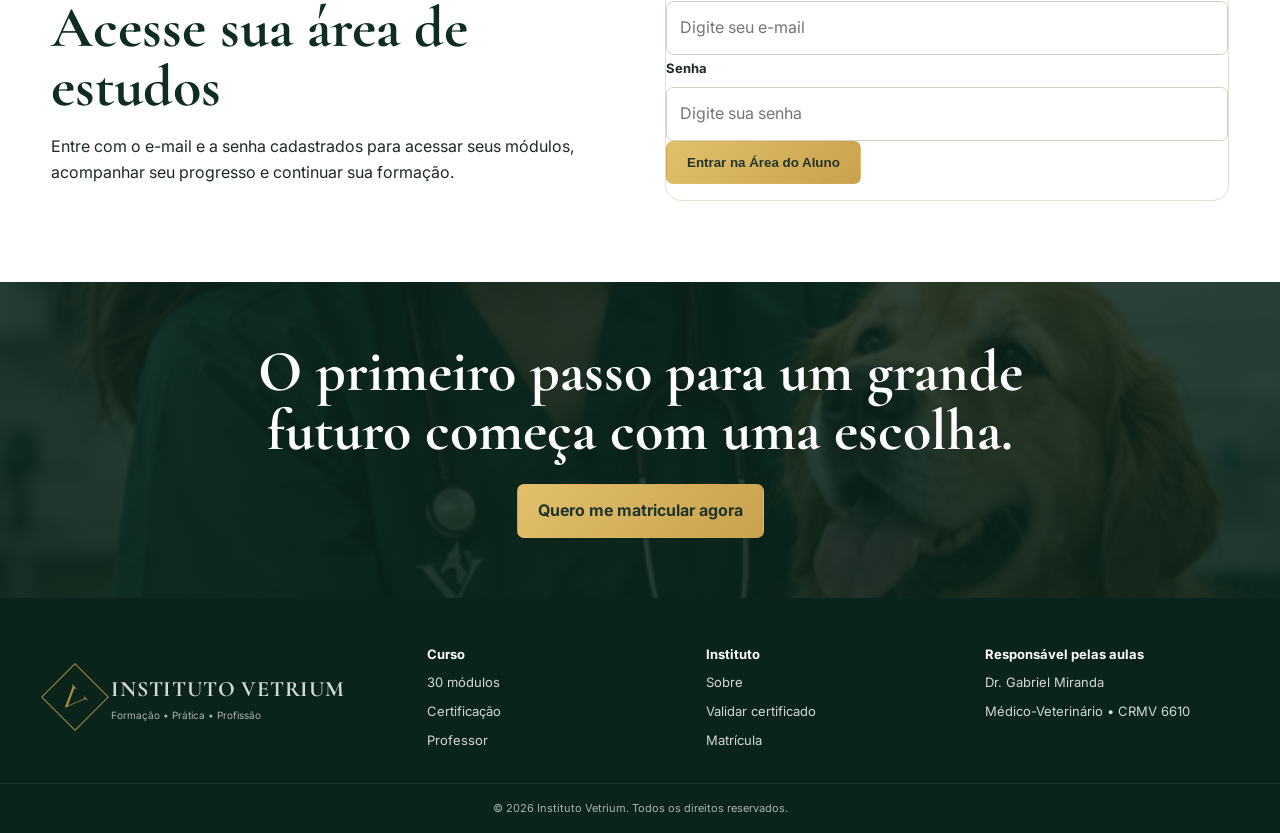
==== commit 9d172a85: "Update aluno.html" ====
--- a/aluno.html
+++ b/aluno.html
@@ -1,20 +1,6 @@
-<!DOCTYPE html>
-<html lang="pt-BR">
-<head>
-  <meta charset="UTF-8">
-  <meta name="viewport" content="width=device-width, initial-scale=1.0">
-  <title>Área do Aluno | Instituto Vetrium</title>
-
-  <link rel="stylesheet" href="styles.css">
-
-  <style>
-    body {
-      background: #f6f4ee;
-    }
-
-    .student-page {
+=.student-page {
       min-height: 100vh;
-      padding: 40px 20px;
+      padding: 40px 20px 70px;
     }
 
     .student-container {
@@ -24,128 +10,199 @@
 
     .student-top {
       display: flex;
+      align-items: flex-start;
       justify-content: space-between;
-      align-items: center;
       gap: 20px;
-      margin-bottom: 30px;
-      flex-wrap: wrap;
+      margin-bottom: 35px;
+    }
+
+    .eyebrow {
+      margin: 0 0 10px;
+      color: #c28e2d;
+      font-size: 13px;
+      font-weight: 800;
+      letter-spacing: 2px;
+      text-transform: uppercase;
     }
 
     .student-top h1 {
       margin: 0;
-      color: #183d2f;
+      font-family: Georgia, serif;
+      font-size: clamp(48px, 8vw, 78px);
+      line-height: 1;
+      color: #123f31;
     }
 
     .student-email {
+      margin-top: 14px;
       color: #666;
-      margin-top: 8px;
+      font-size: 16px;
     }
 
     .logout-btn {
+      margin-top: 10px;
       border: none;
-      background: #183d2f;
-      color: #fff;
-      padding: 12px 18px;
-      border-radius: 8px;
+      background: #123f31;
+      color: white;
+      padding: 13px 22px;
+      border-radius: 9px;
+      font-weight: 700;
       cursor: pointer;
-      font-weight: 600;
     }
 
     .progress-card {
-      background: #fff;
-      border-radius: 16px;
-      padding: 24px;
-      margin-bottom: 30px;
-      box-shadow: 0 10px 30px rgba(0,0,0,0.06);
+      background: white;
+      padding: 28px;
+      border-radius: 18px;
+      margin-bottom: 42px;
+      box-shadow: 0 10px 28px rgba(0,0,0,.05);
+    }
+
+    .progress-card h2 {
+      margin: 0 0 15px;
+      font-family: Georgia, serif;
+      font-size: 48px;
+      color: #123f31;
     }
 
     .progress-bar {
       width: 100%;
       height: 14px;
-      background: #e6e0d3;
+      background: #e7e0d2;
       border-radius: 999px;
       overflow: hidden;
-      margin-top: 12px;
+      margin-top: 16px;
     }
 
     .progress-fill {
+      height: 100%;
       width: 0%;
-      height: 100%;
-      background: #d5aa43;
-      transition: width 0.3s ease;
+      background: #d9a82f;
+      transition: width .3s ease;
+    }
+
+    .modules-title {
+      margin-bottom: 26px;
+    }
+
+    .modules-title h2 {
+      margin: 5px 0 0;
+      font-family: Georgia, serif;
+      font-size: 54px;
+      color: #123f31;
     }
 
     .modules-grid {
       display: grid;
-      grid-template-columns: repeat(auto-fit, minmax(240px, 1fr));
+      grid-template-columns: repeat(auto-fit, minmax(230px, 1fr));
       gap: 18px;
     }
 
     .module-card {
-      background: #fff;
+      background: white;
+      border: 1px solid #e8e1d3;
       border-radius: 14px;
       padding: 20px;
-      box-shadow: 0 8px 24px rgba(0,0,0,0.05);
-      border: 1px solid #e8e1d3;
+      box-shadow: 0 8px 22px rgba(0,0,0,.04);
     }
 
     .module-number {
+      margin-bottom: 8px;
+      color: #9a742f;
       font-size: 13px;
-      color: #9a7a2f;
-      font-weight: 700;
-      margin-bottom: 8px;
+      font-weight: 800;
       text-transform: uppercase;
     }
 
     .module-card h3 {
-      margin: 0 0 10px;
-      color: #183d2f;
-      font-size: 18px;
+      margin: 0 0 12px;
+      font-family: Georgia, serif;
+      font-size: 21px;
+      line-height: 1.05;
+      color: #123f31;
     }
 
     .module-status {
+      min-height: 22px;
+      margin-bottom: 14px;
+      color: #666;
       font-size: 14px;
-      color: #777;
-      margin-bottom: 14px;
     }
 
     .module-btn {
       width: 100%;
       border: none;
-      padding: 10px 14px;
-      border-radius: 8px;
-      background: #d5aa43;
-      color: #183d2f;
+      border-radius: 9px;
+      padding: 11px 14px;
+      font-weight: 800;
+      cursor: pointer;
+    }
+
+    .module-btn.available {
+      background: #ddb038;
+      color: #123f31;
+    }
+
+    .module-btn.completed {
+      background: #123f31;
+      color: white;
+    }
+
+    .module-btn.locked {
+      background: #dfdfdf;
+      color: #777;
+      cursor: not-allowed;
+    }
+
+    .certificate-box {
+      margin-top: 42px;
+      padding: 34px;
+      border-radius: 18px;
+      background: #123f31;
+      color: white;
+      text-align: center;
+    }
+
+    .certificate-box h2 {
+      margin: 0 0 15px;
+      font-family: Georgia, serif;
+      font-size: 42px;
+    }
+
+    .certificate-btn {
+      margin-top: 12px;
+      border: none;
+      border-radius: 9px;
+      padding: 12px 22px;
+      background: #ddb038;
+      color: #123f31;
+      font-weight: 800;
+    }
+
+    .certificate-btn:disabled {
+      opacity: .75;
+      cursor: not-allowed;
+    }
+
+    .status-message {
+      margin: 0 0 20px;
+      color: #8b3a2e;
       font-weight: 700;
-      cursor: pointer;
-    }
-
-    .module-btn.completed {
-      background: #183d2f;
-      color: white;
-    }
-
-    .certificate-box {
-      margin-top: 35px;
-      background: #183d2f;
-      color: white;
-      padding: 28px;
-      border-radius: 16px;
-      text-align: center;
-    }
-
-    .certificate-box h2 {
-      margin-top: 0;
-    }
-
-    .certificate-box button {
-      border: none;
-      background: #d5aa43;
-      color: #183d2f;
-      padding: 12px 20px;
-      border-radius: 8px;
-      font-weight: 700;
-      cursor: pointer;
+    }
+
+    @media (max-width: 700px) {
+      .student-top {
+        flex-direction: column;
+      }
+
+      .student-top h1 {
+        font-size: 52px;
+      }
+
+      .progress-card h2,
+      .modules-title h2 {
+        font-size: 38px;
+      }
     }
   </style>
 </head>
@@ -155,7 +212,7 @@
   <main class="student-page">
     <div class="student-container">
 
-      <div class="student-top">
+      <header class="student-top">
         <div>
           <p class="eyebrow">INSTITUTO VETRIUM</p>
           <h1>Área do Aluno</h1>
@@ -167,11 +224,16 @@
         <button class="logout-btn" id="logoutBtn">
           Sair
         </button>
-      </div>
+      </header>
+
+      <p class="status-message" id="statusMessage"></p>
 
       <section class="progress-card">
         <h2>Seu progresso</h2>
-        <p id="progressText">0 de 30 módulos concluídos</p>
+
+        <p id="progressText">
+          0 de 30 módulos concluídos
+        </p>
 
         <div class="progress-bar">
           <div class="progress-fill" id="progressFill"></div>
@@ -179,19 +241,26 @@
       </section>
 
       <section>
-        <p class="eyebrow">CURSO DE AUXILIAR DE VETERINÁRIO</p>
-        <h2>Seus 30 módulos</h2>
+        <div class="modules-title">
+          <p class="eyebrow">CURSO DE AUXILIAR DE VETERINÁRIO</p>
+          <h2>Seus 30 módulos</h2>
+        </div>
 
         <div class="modules-grid" id="modulesGrid"></div>
       </section>
 
       <section class="certificate-box">
         <h2>Certificado de conclusão</h2>
+
         <p>
           O certificado será liberado quando os 30 módulos forem concluídos.
         </p>
 
-        <button id="certificateBtn" disabled>
+        <button
+          class="certificate-btn"
+          id="certificateBtn"
+          disabled
+        >
           Certificado bloqueado
         </button>
       </section>
@@ -200,15 +269,48 @@
   </main>
 
   <script>
-    const accessToken = localStorage.getItem('vetrium_access_token');
-    const studentEmail = localStorage.getItem('vetrium_user_email');
+    const SUPABASE_URL =
+      'https://dsmrdpwccbmezzpgwcef.supabase.co';
+
+    const SUPABASE_KEY =
+      'sb_publishable_NprxXQvjDX-AEy64Q97hwg_AOL0ZOR4';
+
+    const accessToken =
+      localStorage.getItem('vetrium_access_token');
+
+    const refreshToken =
+      localStorage.getItem('vetrium_refresh_token');
+
+    const userId =
+      localStorage.getItem('vetrium_user_id');
+
+    const userEmail =
+      localStorage.getItem('vetrium_user_email');
 
     if (!accessToken) {
       window.location.href = 'index.html#aluno';
     }
 
-    document.getElementById('studentEmail').textContent =
-      studentEmail || 'Aluno Instituto Vetrium';
+    const studentEmail =
+      document.getElementById('studentEmail');
+
+    const modulesGrid =
+      document.getElementById('modulesGrid');
+
+    const progressText =
+      document.getElementById('progressText');
+
+    const progressFill =
+      document.getElementById('progressFill');
+
+    const certificateBtn =
+      document.getElementById('certificateBtn');
+
+    const statusMessage =
+      document.getElementById('statusMessage');
+
+    studentEmail.textContent =
+      userEmail || 'Aluno Instituto Vetrium';
 
     const modules = [
       'Introdução à Medicina Veterinária',
@@ -245,122 +347,198 @@
 
     let completedModules = [];
 
-    const modulesGrid = document.getElementById('modulesGrid');
-    const SUPABASE_URL = 'https://dsmrdpwccbmezzpgwcef.supabase.co';
-const SUPABASE_KEY = 'sb_publishable_NprxXQvjDX-AEy64Q97hwg_AOL0ZOR4';
-
-async function loadProgress() {
-  try {
-    const response = await fetch(
-      `${SUPABASE_URL}/rest/v1/progress?select=module_id&completed=eq.true`,
-      {
-        headers: {
-          'apikey': SUPABASE_KEY,
-          'Authorization': `Bearer ${accessToken}`
-        }
-      }
-    );
-
-    if (!response.ok) {
-      throw new Error('Não foi possível carregar o progresso.');
-    }
-
-    const data = await response.json();
-
-completedModules = data.map(item => item.module_id);
-    renderModules();
-
- } catch (error) {
-  console.error(error);
-  completedModules = [];
-  renderModules();
-}
-    const progressText = document.getElementById('progressText');
-    const progressFill = document.getElementById('progressFill');
-    const certificateBtn = document.getElementById('certificateBtn');
-
     function renderModules() {
       modulesGrid.innerHTML = '';
 
       modules.forEach((moduleName, index) => {
-        const moduleNumber = index + 1;
-        const completed = completedModules.includes(moduleNumber);
-
-        const card = document.createElement('div');
+
+        const moduleId = index + 1;
+
+        const completed =
+          completedModules.includes(moduleId);
+
+        const previousCompleted =
+          moduleId === 1 ||
+          completedModules.includes(moduleId - 1);
+
+        const locked =
+          !completed && !previousCompleted;
+
+        const card =
+          document.createElement('div');
+
         card.className = 'module-card';
+
+        let buttonText = 'Acessar aula';
+        let buttonClass = 'available';
+
+        if (completed) {
+          buttonText = 'Concluído';
+          buttonClass = 'completed';
+        }
+
+        if (locked) {
+          buttonText = '🔒 Bloqueado';
+          buttonClass = 'locked';
+        }
+
+        let statusText = 'Aula disponível';
+
+        if (completed) {
+          statusText = '✅ Módulo concluído';
+        }
+
+        if (locked) {
+          statusText = '🔒 Conclua o módulo anterior';
+        }
 
         card.innerHTML = `
           <div class="module-number">
-            Módulo ${String(moduleNumber).padStart(2, '0')}
+            Módulo ${String(moduleId).padStart(2, '0')}
           </div>
 
           <h3>${moduleName}</h3>
 
           <p class="module-status">
-            ${completed ? 'Concluído' : locked ? '🔒 Bloqueado' : 'Acessar aula'}
+            ${statusText}
           </p>
 
           <button
-            class="module-btn ${completed ? 'completed' : ''}"
-onclick="${locked ? "return false;" : `window.location.href='aula.html?modulo=${moduleNumber}'`}"          >
-          ${completed ? 'Concluído' : locked ? '🔒 Bloqueado' : 'Acessar aula'}
+            class="module-btn ${buttonClass}"
+            ${locked ? 'disabled' : ''}
+          >
+            ${buttonText}
           </button>
         `;
 
+        const button =
+          card.querySelector('.module-btn');
+
+        if (!locked) {
+          button.addEventListener('click', function() {
+            window.location.href =
+              `aula.html?modulo=${moduleId}`;
+          });
+        }
+
         modulesGrid.appendChild(card);
       });
 
       updateProgress();
     }
 
-    function toggleModule(moduleNumber) {
-      if (completedModules.includes(moduleNumber)) {
-        completedModules = completedModules.filter(
-          number => number !== moduleNumber
-        );
-      } else {
-        completedModules.push(moduleNumber);
-      }
-
-      localStorage.setItem(
-        'vetrium_completed_modules',
-        JSON.stringify(completedModules)
-      );
-
-      renderModules();
-    }
-
     function updateProgress() {
-      const total = modules.length;
-      const completed = completedModules.length;
-      const previousCompleted = moduleNumber === 1 || completedModules.includes(moduleNumber - 1);
-const locked = !previousCompleted;
-      const percentage = (completed / total) * 100;
+      const completed =
+        completedModules.length;
+
+      const total =
+        modules.length;
+
+      const percentage =
+        (completed / total) * 100;
 
       progressText.textContent =
         `${completed} de ${total} módulos concluídos`;
 
-      progressFill.style.width = `${percentage}%`;
+      progressFill.style.width =
+        `${percentage}%`;
 
       if (completed === total) {
         certificateBtn.disabled = false;
-        certificateBtn.textContent = 'Certificado disponível';
+        certificateBtn.textContent =
+          'Certificado disponível';
       } else {
         certificateBtn.disabled = true;
-        certificateBtn.textContent = 'Certificado bloqueado';
+        certificateBtn.textContent =
+          'Certificado bloqueado';
       }
     }
 
-    document.getElementById('logoutBtn').addEventListener('click', function() {
-      localStorage.removeItem('vetrium_access_token');
-      localStorage.removeItem('vetrium_refresh_token');
-      localStorage.removeItem('vetrium_user_id');
-      localStorage.removeItem('vetrium_user_email');
-
-      window.location.href = 'index.html';
-    });
-
-loadProgress();
+    async function loadProgress() {
+      try {
+        statusMessage.textContent = '';
+
+        const response = await fetch(
+          `${SUPABASE_URL}/rest/v1/progress?select=module_id&completed=eq.true&order=module_id.asc`,
+          {
+            method: 'GET',
+            headers: {
+              'apikey': SUPABASE_KEY,
+              'Authorization': `Bearer ${accessToken}`,
+              'Content-Type': 'application/json'
+            }
+          }
+        );
+
+        if (!response.ok) {
+          const errorText =
+            await response.text();
+
+          console.error(
+            'Erro ao carregar progresso:',
+            errorText
+          );
+
+          throw new Error(
+            'Não foi possível carregar o progresso.'
+          );
+        }
+
+        const data =
+          await response.json();
+
+        completedModules =
+          data
+            .map(item => Number(item.module_id))
+            .filter(
+              moduleId =>
+                moduleId >= 1 &&
+                moduleId <= 30
+            );
+
+        completedModules =
+          [...new Set(completedModules)];
+
+        renderModules();
+
+      } catch (error) {
+        console.error(error);
+
+        completedModules = [];
+
+        statusMessage.textContent =
+          'Não foi possível sincronizar o progresso agora, mas as aulas continuam disponíveis.';
+
+        renderModules();
+      }
+    }
+
+    document
+      .getElementById('logoutBtn')
+      .addEventListener('click', function() {
+
+        localStorage.removeItem(
+          'vetrium_access_token'
+        );
+
+        localStorage.removeItem(
+          'vetrium_refresh_token'
+        );
+
+        localStorage.removeItem(
+          'vetrium_user_id'
+        );
+
+        localStorage.removeItem(
+          'vetrium_user_email'
+        );
+
+        window.location.href =
+          'index.html';
+      });
+
+    renderModules();
+    loadProgress();
   </script>
 
 </body>
